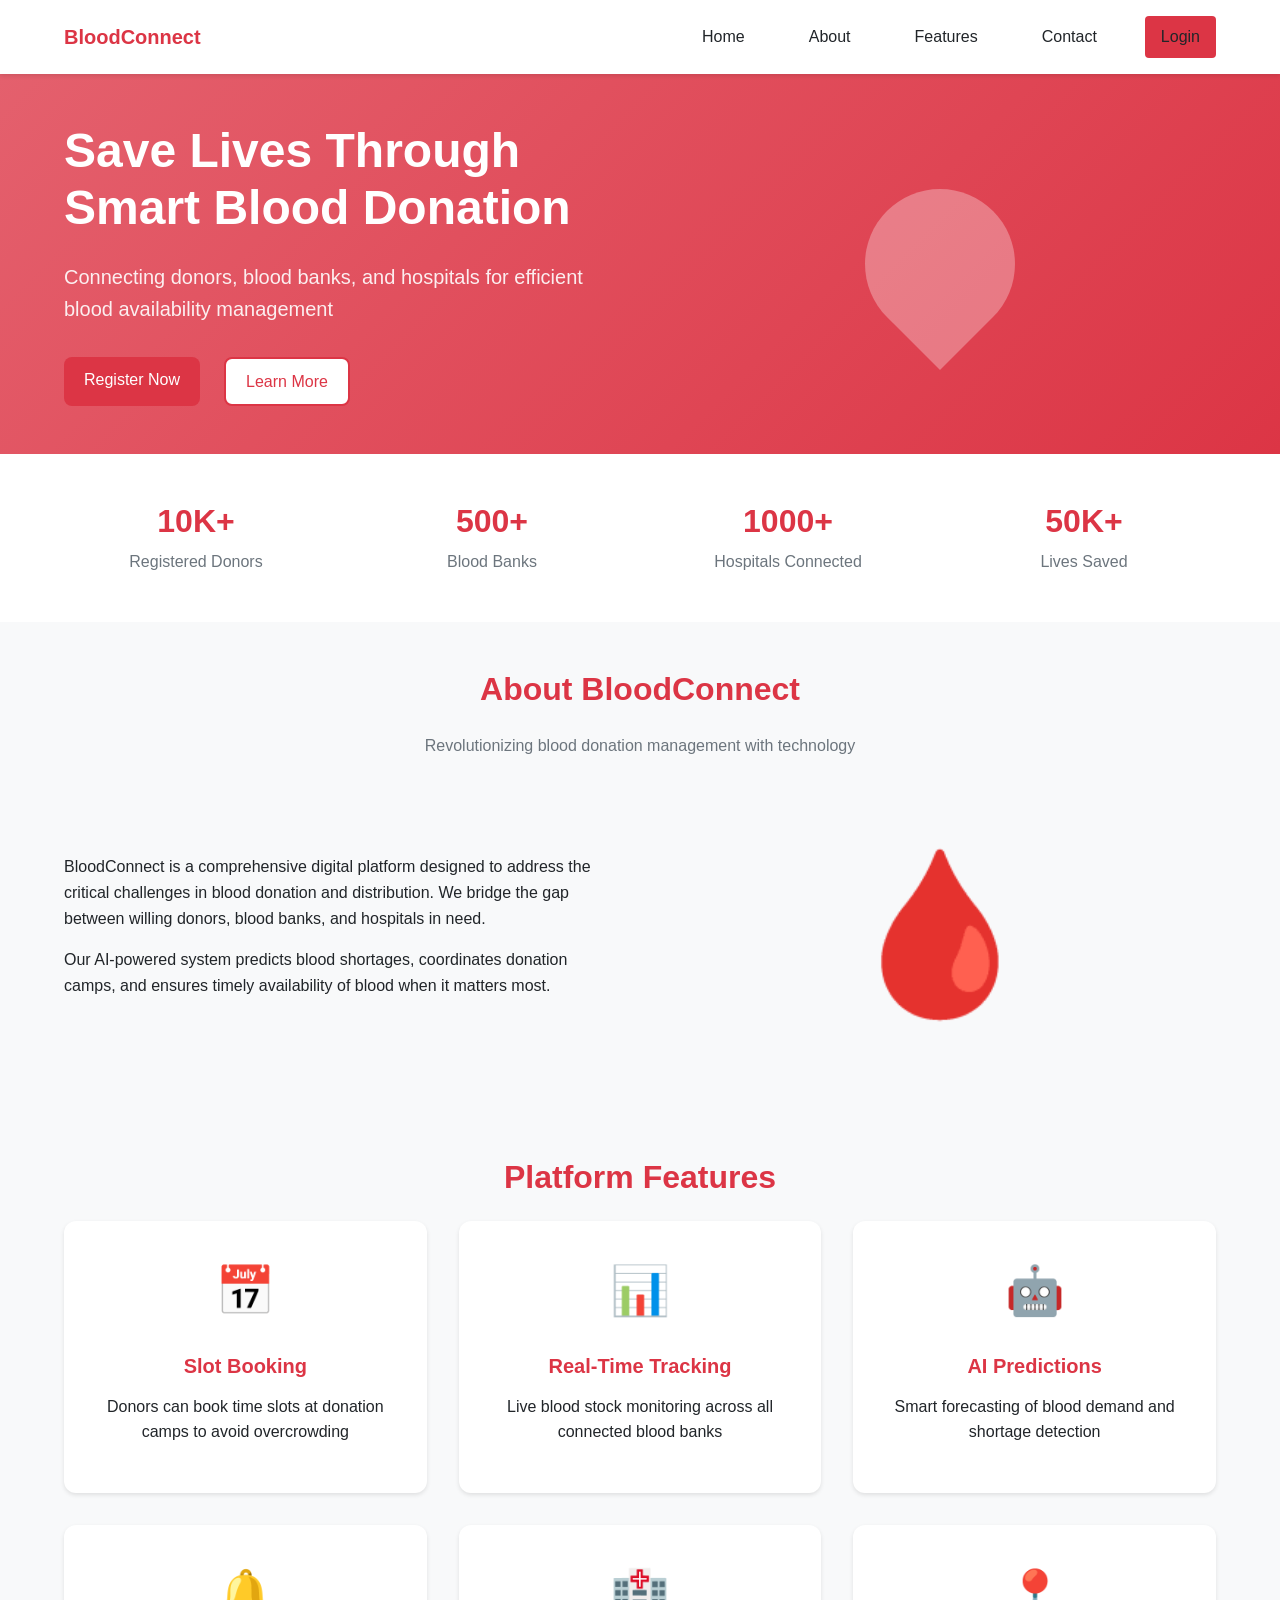
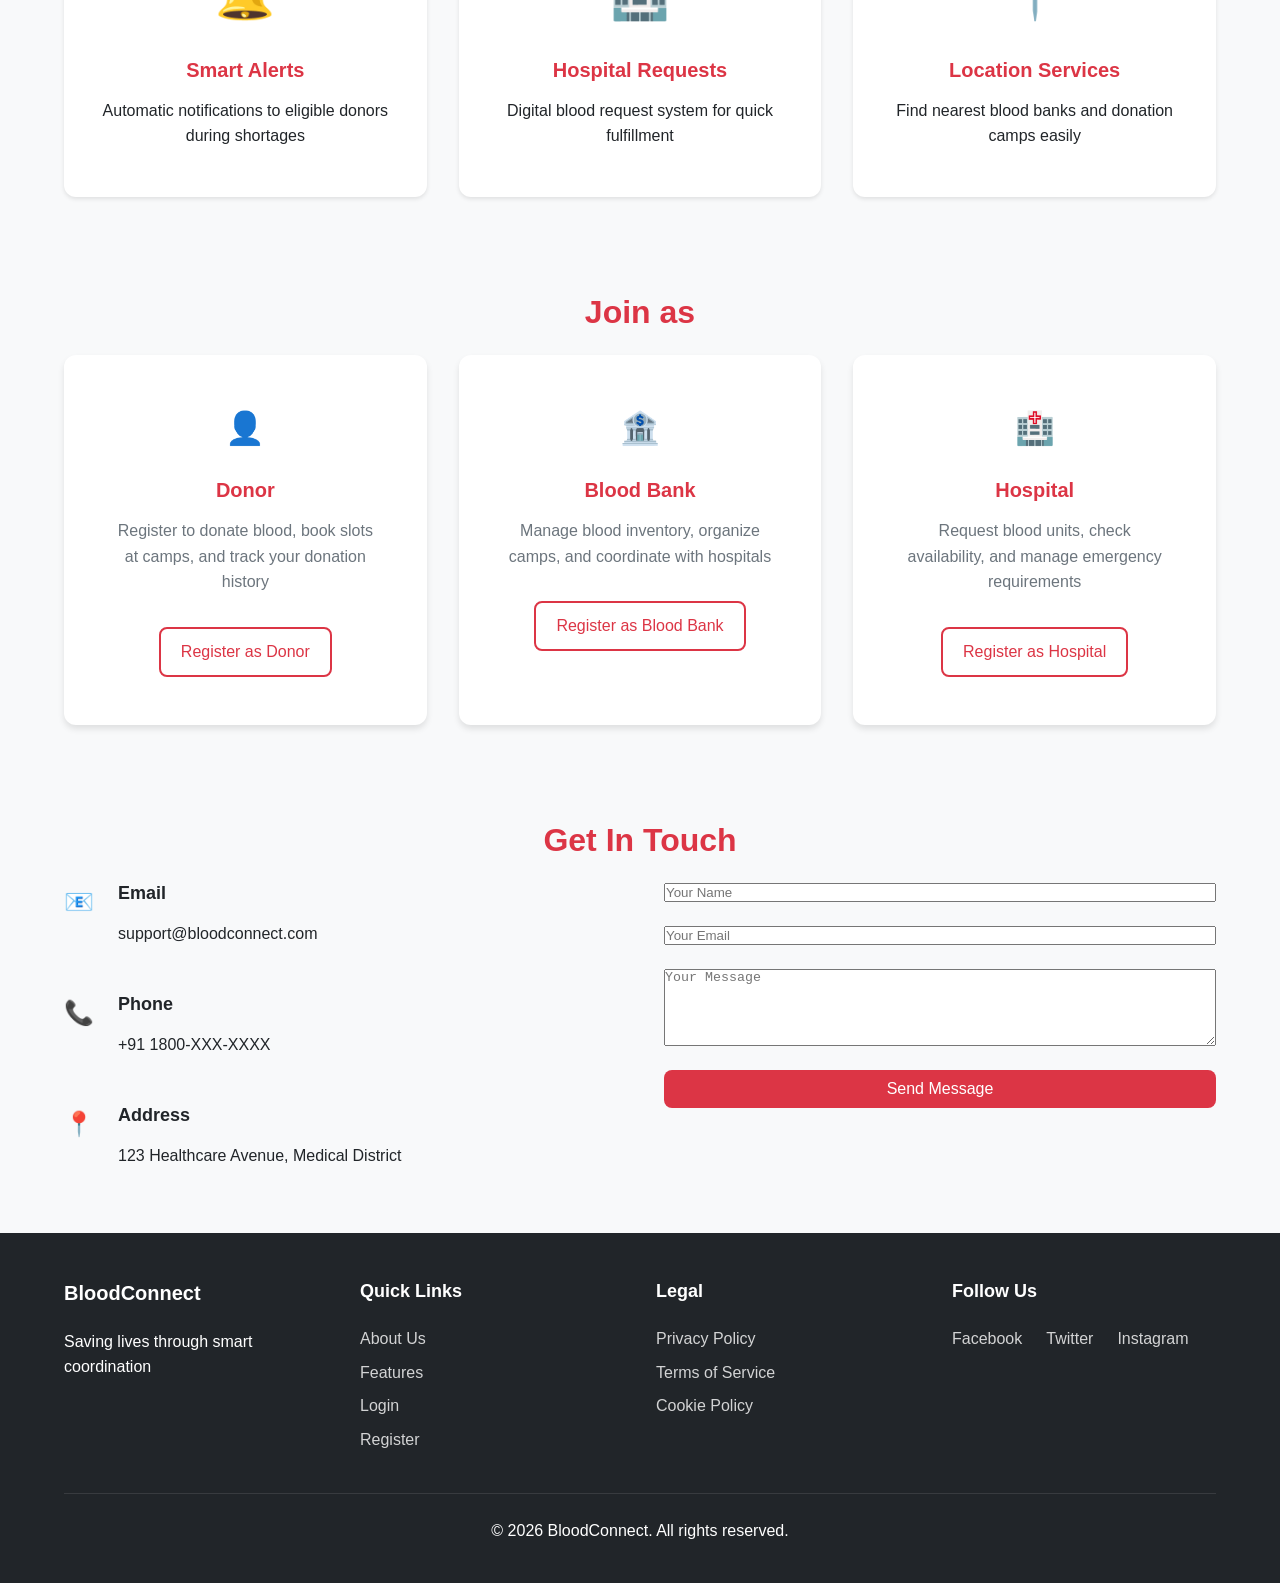
==== frontend/index.html @ f7435cb4 "first commit" ====
<!DOCTYPE html>
<html lang="en">
<head>
    <meta charset="UTF-8">
    <meta name="viewport" content="width=device-width, initial-scale=1.0">
    <title>Blood Donation Coordination Platform</title>
    <link rel="stylesheet" href="css/style.css">
</head>
<body>
    <!-- Navigation Bar -->
    <nav class="navbar">
        <div class="container">
            <div class="nav-brand">
                <img src="images/logo.png" alt="Logo" class="logo" onerror="this.style.display='none'">
                <h1>BloodConnect</h1>
            </div>
            <ul class="nav-menu">
                <li><a href="#home">Home</a></li>
                <li><a href="#about">About</a></li>
                <li><a href="#features">Features</a></li>
                <li><a href="#contact">Contact</a></li>
                <li><a href="login.html" class="btn-primary">Login</a></li>
            </ul>
            <div class="hamburger">
                <span></span>
                <span></span>
                <span></span>
            </div>
        </div>
    </nav>

    <!-- Hero Section -->
    <section class="hero" id="home">
        <div class="container">
            <div class="hero-content">
                <h1 class="hero-title">Save Lives Through Smart Blood Donation</h1>
                <p class="hero-subtitle">Connecting donors, blood banks, and hospitals for efficient blood availability management</p>
                <div class="hero-buttons">
                    <a href="register.html" class="btn-primary">Register Now</a>
                    <a href="#about" class="btn-secondary">Learn More</a>
                </div>
            </div>
            <div class="hero-image">
                <div class="blood-drop-animation">
                    <div class="drop"></div>
                </div>
            </div>
        </div>
    </section>

    <!-- Stats Section -->
    <section class="stats">
        <div class="container">
            <div class="stat-item">
                <h3 class="stat-number">10K+</h3>
                <p>Registered Donors</p>
            </div>
            <div class="stat-item">
                <h3 class="stat-number">500+</h3>
                <p>Blood Banks</p>
            </div>
            <div class="stat-item">
                <h3 class="stat-number">1000+</h3>
                <p>Hospitals Connected</p>
            </div>
            <div class="stat-item">
                <h3 class="stat-number">50K+</h3>
                <p>Lives Saved</p>
            </div>
        </div>
    </section>

    <!-- About Section -->
    <section class="about" id="about">
        <div class="container">
            <h2 class="section-title">About BloodConnect</h2>
            <p class="section-subtitle">Revolutionizing blood donation management with technology</p>
            <div class="about-content">
                <div class="about-text">
                    <p>BloodConnect is a comprehensive digital platform designed to address the critical challenges in blood donation and distribution. We bridge the gap between willing donors, blood banks, and hospitals in need.</p>
                    <p>Our AI-powered system predicts blood shortages, coordinates donation camps, and ensures timely availability of blood when it matters most.</p>
                </div>
                <div class="about-image">
                    <div class="placeholder-image">🩸</div>
                </div>
            </div>
        </div>
    </section>

    <!-- Features Section -->
    <section class="features" id="features">
        <div class="container">
            <h2 class="section-title">Platform Features</h2>
            <div class="features-grid">
                <div class="feature-card">
                    <div class="feature-icon">📅</div>
                    <h3>Slot Booking</h3>
                    <p>Donors can book time slots at donation camps to avoid overcrowding</p>
                </div>
                <div class="feature-card">
                    <div class="feature-icon">📊</div>
                    <h3>Real-Time Tracking</h3>
                    <p>Live blood stock monitoring across all connected blood banks</p>
                </div>
                <div class="feature-card">
                    <div class="feature-icon">🤖</div>
                    <h3>AI Predictions</h3>
                    <p>Smart forecasting of blood demand and shortage detection</p>
                </div>
                <div class="feature-card">
                    <div class="feature-icon">🔔</div>
                    <h3>Smart Alerts</h3>
                    <p>Automatic notifications to eligible donors during shortages</p>
                </div>
                <div class="feature-card">
                    <div class="feature-icon">🏥</div>
                    <h3>Hospital Requests</h3>
                    <p>Digital blood request system for quick fulfillment</p>
                </div>
                <div class="feature-card">
                    <div class="feature-icon">📍</div>
                    <h3>Location Services</h3>
                    <p>Find nearest blood banks and donation camps easily</p>
                </div>
            </div>
        </div>
    </section>

    <!-- User Roles Section -->
    <section class="roles">
        <div class="container">
            <h2 class="section-title">Join as</h2>
            <div class="roles-grid">
                <div class="role-card">
                    <div class="role-icon">👤</div>
                    <h3>Donor</h3>
                    <p>Register to donate blood, book slots at camps, and track your donation history</p>
                    <a href="register.html?role=donor" class="btn-secondary">Register as Donor</a>
                </div>
                <div class="role-card">
                    <div class="role-icon">🏦</div>
                    <h3>Blood Bank</h3>
                    <p>Manage blood inventory, organize camps, and coordinate with hospitals</p>
                    <a href="register.html?role=bank" class="btn-secondary">Register as Blood Bank</a>
                </div>
                <div class="role-card">
                    <div class="role-icon">🏥</div>
                    <h3>Hospital</h3>
                    <p>Request blood units, check availability, and manage emergency requirements</p>
                    <a href="register.html?role=hospital" class="btn-secondary">Register as Hospital</a>
                </div>
            </div>
        </div>
    </section>

    <!-- Contact Section -->
    <section class="contact" id="contact">
        <div class="container">
            <h2 class="section-title">Get In Touch</h2>
            <div class="contact-content">
                <div class="contact-info">
                    <div class="contact-item">
                        <span class="contact-icon">📧</span>
                        <div>
                            <h4>Email</h4>
                            <p>support@bloodconnect.com</p>
                        </div>
                    </div>
                    <div class="contact-item">
                        <span class="contact-icon">📞</span>
                        <div>
                            <h4>Phone</h4>
                            <p>+91 1800-XXX-XXXX</p>
                        </div>
                    </div>
                    <div class="contact-item">
                        <span class="contact-icon">📍</span>
                        <div>
                            <h4>Address</h4>
                            <p>123 Healthcare Avenue, Medical District</p>
                        </div>
                    </div>
                </div>
                <form class="contact-form">
                    <input type="text" placeholder="Your Name" required>
                    <input type="email" placeholder="Your Email" required>
                    <textarea placeholder="Your Message" rows="5" required></textarea>
                    <button type="submit" class="btn-primary">Send Message</button>
                </form>
            </div>
        </div>
    </section>

    <!-- Footer -->
    <footer class="footer">
        <div class="container">
            <div class="footer-content">
                <div class="footer-section">
                    <h3>BloodConnect</h3>
                    <p>Saving lives through smart coordination</p>
                </div>
                <div class="footer-section">
                    <h4>Quick Links</h4>
                    <ul>
                        <li><a href="#about">About Us</a></li>
                        <li><a href="#features">Features</a></li>
                        <li><a href="login.html">Login</a></li>
                        <li><a href="register.html">Register</a></li>
                    </ul>
                </div>
                <div class="footer-section">
                    <h4>Legal</h4>
                    <ul>
                        <li><a href="#">Privacy Policy</a></li>
                        <li><a href="#">Terms of Service</a></li>
                        <li><a href="#">Cookie Policy</a></li>
                    </ul>
                </div>
                <div class="footer-section">
                    <h4>Follow Us</h4>
                    <div class="social-links">
                        <a href="#">Facebook</a>
                        <a href="#">Twitter</a>
                        <a href="#">Instagram</a>
                    </div>
                </div>
            </div>
            <div class="footer-bottom">
                <p>&copy; 2026 BloodConnect. All rights reserved.</p>
            </div>
        </div>
    </footer>

    <script src="js/main.js"></script>
</body>
</html>
---- frontend/css/style.css ----
/* ===========================
   GLOBAL STYLES & RESET
   =========================== */
* {
    margin: 0;
    padding: 0;
    box-sizing: border-box;
}

:root {
    /* Primary Colors */
    --primary-color: #dc3545;
    --primary-dark: #c82333;
    --primary-light: #e4606d;
    
    /* Secondary Colors */
    --secondary-color: #6c757d;
    --secondary-dark: #5a6268;
    --secondary-light: #868e96;
    
    /* Success, Warning, Danger */
    --success-color: #28a745;
    --warning-color: #ffc107;
    --danger-color: #dc3545;
    --info-color: #17a2b8;
    
    /* Neutral Colors */
    --white: #ffffff;
    --light-gray: #f8f9fa;
    --gray: #dee2e6;
    --dark-gray: #495057;
    --black: #212529;
    
    /* Background Colors */
    --bg-primary: #ffffff;
    --bg-secondary: #f8f9fa;
    --bg-dark: #212529;
    
    /* Text Colors */
    --text-primary: #212529;
    --text-secondary: #6c757d;
    --text-light: #ffffff;
    
    /* Border */
    --border-color: #dee2e6;
    --border-radius: 8px;
    --border-radius-sm: 4px;
    --border-radius-lg: 12px;
    
    /* Shadow */
    --shadow-sm: 0 2px 4px rgba(0,0,0,0.1);
    --shadow-md: 0 4px 6px rgba(0,0,0,0.1);
    --shadow-lg: 0 10px 15px rgba(0,0,0,0.1);
    
    /* Spacing */
    --spacing-xs: 0.5rem;
    --spacing-sm: 1rem;
    --spacing-md: 1.5rem;
    --spacing-lg: 2rem;
    --spacing-xl: 3rem;
    
    /* Font */
    --font-family: -apple-system, BlinkMacSystemFont, 'Segoe UI', Roboto, 'Helvetica Neue', Arial, sans-serif;
    --font-size-sm: 0.875rem;
    --font-size-base: 1rem;
    --font-size-lg: 1.125rem;
    --font-size-xl: 1.25rem;
    --font-size-2xl: 1.5rem;
    --font-size-3xl: 2rem;
}

body {
    font-family: var(--font-family);
    font-size: var(--font-size-base);
    line-height: 1.6;
    color: var(--text-primary);
    background-color: var(--bg-secondary);
}

.container {
    max-width: 1200px;
    margin: 0 auto;
    padding: 0 var(--spacing-md);
}

/* ===========================
   TYPOGRAPHY
   =========================== */
h1, h2, h3, h4, h5, h6 {
    margin-bottom: var(--spacing-sm);
    font-weight: 600;
    line-height: 1.2;
}

h1 { font-size: var(--font-size-3xl); }
h2 { font-size: var(--font-size-2xl); }
h3 { font-size: var(--font-size-xl); }
h4 { font-size: var(--font-size-lg); }
h5 { font-size: var(--font-size-base); }
h6 { font-size: var(--font-size-sm); }

p {
    margin-bottom: var(--spacing-sm);
}

a {
    color: var(--primary-color);
    text-decoration: none;
    transition: color 0.3s ease;
}

a:hover {
    color: var(--primary-dark);
}

/* ===========================
   NAVIGATION BAR
   =========================== */
.navbar {
    background-color: var(--white);
    box-shadow: var(--shadow-sm);
    position: sticky;
    top: 0;
    z-index: 1000;
    padding: var(--spacing-sm) 0;
}

.navbar .container {
    display: flex;
    justify-content: space-between;
    align-items: center;
}

.nav-brand {
    display: flex;
    align-items: center;
    gap: var(--spacing-sm);
}

.nav-brand h1 {
    font-size: var(--font-size-xl);
    color: var(--primary-color);
    margin: 0;
}

.nav-brand a {
    color: var(--primary-color);
}

.logo {
    height: 40px;
    width: auto;
}

.nav-menu {
    display: flex;
    list-style: none;
    gap: var(--spacing-lg);
    align-items: center;
}

.nav-menu li a {
    color: var(--text-primary);
    font-weight: 500;
    padding: var(--spacing-xs) var(--spacing-sm);
    border-radius: var(--border-radius-sm);
    transition: background-color 0.3s ease;
}

.nav-menu li a:hover {
    background-color: var(--light-gray);
}

.hamburger {
    display: none;
    flex-direction: column;
    cursor: pointer;
    gap: 4px;
}

.hamburger span {
    width: 25px;
    height: 3px;
    background-color: var(--text-primary);
    transition: all 0.3s ease;
}

/* ===========================
   BUTTONS
   =========================== */
.btn-primary, .btn-secondary, .btn-danger, .btn-success {
    display: inline-block;
    padding: 0.625rem 1.25rem;
    border: none;
    border-radius: var(--border-radius);
    font-size: var(--font-size-base);
    font-weight: 500;
    cursor: pointer;
    transition: all 0.3s ease;
    text-align: center;
}

.btn-primary {
    background-color: var(--primary-color);
    color: var(--white);
}

.btn-primary:hover {
    background-color: var(--primary-dark);
    color: var(--white);
    transform: translateY(-2px);
    box-shadow: var(--shadow-md);
}

.btn-secondary {
    background-color: var(--white);
    color: var(--primary-color);
    border: 2px solid var(--primary-color);
}

.btn-secondary:hover {
    background-color: var(--primary-color);
    color: var(--white);
}

.btn-danger {
    background-color: var(--danger-color);
    color: var(--white);
}

.btn-danger:hover {
    background-color: #bd2130;
}

.btn-success {
    background-color: var(--success-color);
    color: var(--white);
}

.btn-block {
    display: block;
    width: 100%;
}

.btn-sm {
    padding: 0.375rem 0.75rem;
    font-size: var(--font-size-sm);
}

.btn-link {
    background: none;
    border: none;
    color: var(--primary-color);
    cursor: pointer;
    font-size: var(--font-size-sm);
    text-decoration: underline;
}

.btn-icon {
    background: none;
    border: none;
    font-size: var(--font-size-lg);
    cursor: pointer;
    padding: var(--spacing-xs);
}

/* ===========================
   HERO SECTION
   =========================== */
.hero {
    padding: var(--spacing-xl) 0;
    background: linear-gradient(135deg, var(--primary-light) 0%, var(--primary-color) 100%);
    color: var(--white);
}

.hero .container {
    display: flex;
    align-items: center;
    gap: var(--spacing-xl);
}

.hero-content {
    flex: 1;
}

.hero-title {
    font-size: 3rem;
    margin-bottom: var(--spacing-md);
}

.hero-subtitle {
    font-size: var(--font-size-xl);
    margin-bottom: var(--spacing-lg);
    opacity: 0.9;
}

.hero-buttons {
    display: flex;
    gap: var(--spacing-md);
}

.hero-image {
    flex: 1;
    display: flex;
    justify-content: center;
}

.blood-drop-animation {
    width: 200px;
    height: 200px;
    display: flex;
    align-items: center;
    justify-content: center;
}

.drop {
    width: 150px;
    height: 150px;
    background-color: rgba(255, 255, 255, 0.3);
    border-radius: 50% 50% 50% 0;
    transform: rotate(-45deg);
    animation: pulse 2s infinite;
}

@keyframes pulse {
    0%, 100% { transform: rotate(-45deg) scale(1); }
    50% { transform: rotate(-45deg) scale(1.1); }
}

/* ===========================
   STATS SECTION
   =========================== */
.stats {
    padding: var(--spacing-xl) 0;
    background-color: var(--white);
}

.stats .container {
    display: grid;
    grid-template-columns: repeat(auto-fit, minmax(200px, 1fr));
    gap: var(--spacing-lg);
}

.stat-item {
    text-align: center;
}

.stat-number {
    font-size: var(--font-size-3xl);
    color: var(--primary-color);
    font-weight: 700;
    margin-bottom: var(--spacing-xs);
}

.stat-item p {
    color: var(--text-secondary);
    margin: 0;
}

/* ===========================
   SECTIONS
   =========================== */
.about, .features, .roles, .contact {
    padding: var(--spacing-xl) 0;
}

.section-title {
    text-align: center;
    font-size: var(--font-size-3xl);
    margin-bottom: var(--spacing-md);
    color: var(--primary-color);
}

.section-subtitle {
    text-align: center;
    color: var(--text-secondary);
    margin-bottom: var(--spacing-xl);
}

/* ===========================
   FEATURES GRID
   =========================== */
.features-grid {
    display: grid;
    grid-template-columns: repeat(auto-fit, minmax(300px, 1fr));
    gap: var(--spacing-lg);
}

.feature-card {
    background-color: var(--white);
    padding: var(--spacing-lg);
    border-radius: var(--border-radius-lg);
    box-shadow: var(--shadow-sm);
    text-align: center;
    transition: transform 0.3s ease, box-shadow 0.3s ease;
}

.feature-card:hover {
    transform: translateY(-5px);
    box-shadow: var(--shadow-lg);
}

.feature-icon {
    font-size: 3rem;
    margin-bottom: var(--spacing-md);
}

.feature-card h3 {
    color: var(--primary-color);
    margin-bottom: var(--spacing-sm);
}

/* ===========================
   ROLE CARDS
   =========================== */
.roles-grid {
    display: grid;
    grid-template-columns: repeat(auto-fit, minmax(300px, 1fr));
    gap: var(--spacing-lg);
}

.role-card {
    background-color: var(--white);
    padding: var(--spacing-xl);
    border-radius: var(--border-radius-lg);
    box-shadow: var(--shadow-md);
    text-align: center;
}

.role-icon {
    font-size: 4rem;
    margin-bottom: var(--spacing-md);
}

.role-card h3 {
    color: var(--primary-color);
    margin-bottom: var(--spacing-sm);
}

.role-card p {
    color: var(--text-secondary);
    margin-bottom: var(--spacing-lg);
}

/* ===========================
   FORMS
   =========================== */
.form-group {
    margin-bottom: var(--spacing-md);
}

.form-group label {
    display: block;
    margin-bottom: var(--spacing-xs);
    font-weight: 500;
    color: var(--text-primary);
}

.form-group input,
.form-group select,
.form-group textarea {
    width: 100%;
    padding: 0.625rem;
    border: 1px solid var(--border-color);
    border-radius: var(--border-radius-sm);
    font-size: var(--font-size-base);
    font-family: var(--font-family);
    transition: border-color 0.3s ease;
}

.form-group input:focus,
.form-group select:focus,
.form-group textarea:focus {
    outline: none;
    border-color: var(--primary-color);
    box-shadow: 0 0 0 3px rgba(220, 53, 69, 0.1);
}

.form-row {
    display: grid;
    grid-template-columns: repeat(auto-fit, minmax(200px, 1fr));
    gap: var(--spacing-md);
}

.checkbox-label {
    display: flex;
    align-items: center;
    gap: var(--spacing-xs);
    cursor: pointer;
}

.checkbox-label input[type="checkbox"] {
    width: auto;
}

.radio-group, .checkbox-group {
    display: flex;
    flex-direction: column;
    gap: var(--spacing-xs);
}

.radio-group label, .checkbox-group label {
    display: flex;
    align-items: center;
    gap: var(--spacing-xs);
    cursor: pointer;
}

/* ===========================
   REGISTRATION/LOGIN SECTIONS
   =========================== */
.registration-section, .login-section {
    padding: var(--spacing-xl) 0;
    min-height: calc(100vh - 80px);
    display: flex;
    align-items: center;
}

.registration-container, .login-container {
    max-width: 800px;
    margin: 0 auto;
    background-color: var(--white);
    padding: var(--spacing-xl);
    border-radius: var(--border-radius-lg);
    box-shadow: var(--shadow-lg);
}

.registration-container h2, .login-container h2 {
    text-align: center;
    color: var(--primary-color);
    margin-bottom: var(--spacing-xs);
}

.subtitle {
    text-align: center;
    color: var(--text-secondary);
    margin-bottom: var(--spacing-lg);
}

/* ===========================
   ROLE SELECTOR
   =========================== */
.role-selector {
    display: flex;
    gap: var(--spacing-md);
    margin-bottom: var(--spacing-xl);
}

.role-btn {
    flex: 1;
    padding: var(--spacing-md);
    border: 2px solid var(--border-color);
    background-color: var(--white);
    border-radius: var(--border-radius);
    cursor: pointer;
    transition: all 0.3s ease;
    display: flex;
    flex-direction: column;
    align-items: center;
    gap: var(--spacing-xs);
}

.role-btn:hover {
    border-color: var(--primary-color);
    transform: translateY(-2px);
}

.role-btn.active {
    border-color: var(--primary-color);
    background-color: var(--primary-light);
    color: var(--white);
}

.role-icon {
    font-size: 2rem;
}

/* ===========================
   REGISTRATION FORMS
   =========================== */
.registration-form {
    display: none;
}

.registration-form.active {
    display: block;
}

.form-section {
    margin-bottom: var(--spacing-xl);
    padding-bottom: var(--spacing-lg);
    border-bottom: 1px solid var(--border-color);
}

.form-section:last-child {
    border-bottom: none;
}

.form-section h3 {
    color: var(--primary-color);
    margin-bottom: var(--spacing-md);
}

.form-actions {
    display: flex;
    gap: var(--spacing-md);
    margin-top: var(--spacing-lg);
}

.login-link, .register-link {
    text-align: center;
    margin-top: var(--spacing-lg);
}

.form-options {
    display: flex;
    justify-content: space-between;
    align-items: center;
    margin-bottom: var(--spacing-md);
}

.forgot-password {
    color: var(--primary-color);
    font-size: var(--font-size-sm);
}

/* ===========================
   CONTACT SECTION
   =========================== */
.contact-content {
    display: grid;
    grid-template-columns: 1fr 1fr;
    gap: var(--spacing-xl);
}

.contact-info {
    display: flex;
    flex-direction: column;
    gap: var(--spacing-lg);
}

.contact-item {
    display: flex;
    gap: var(--spacing-md);
    align-items: flex-start;
}

.contact-icon {
    font-size: var(--font-size-2xl);
}

.contact-form {
    display: flex;
    flex-direction: column;
    gap: var(--spacing-md);
}

/* ===========================
   FOOTER
   =========================== */
.footer {
    background-color: var(--bg-dark);
    color: var(--text-light);
    padding: var(--spacing-xl) 0 var(--spacing-md);
}

.footer-content {
    display: grid;
    grid-template-columns: repeat(auto-fit, minmax(200px, 1fr));
    gap: var(--spacing-lg);
    margin-bottom: var(--spacing-lg);
}

.footer-section h3, .footer-section h4 {
    margin-bottom: var(--spacing-md);
}

.footer-section ul {
    list-style: none;
}

.footer-section ul li {
    margin-bottom: var(--spacing-xs);
}

.footer-section a {
    color: var(--text-light);
    opacity: 0.8;
}

.footer-section a:hover {
    opacity: 1;
}

.social-links {
    display: flex;
    gap: var(--spacing-md);
}

.footer-bottom {
    text-align: center;
    padding-top: var(--spacing-md);
    border-top: 1px solid rgba(255, 255, 255, 0.1);
}

/* ===========================
   ABOUT SECTION
   =========================== */
.about-content {
    display: grid;
    grid-template-columns: 1fr 1fr;
    gap: var(--spacing-xl);
    align-items: center;
}

.placeholder-image {
    font-size: 10rem;
    text-align: center;
}

/* ===========================
   UTILITY CLASSES
   =========================== */
.text-center { text-align: center; }
.text-left { text-align: left; }
.text-right { text-align: right; }

.mt-1 { margin-top: var(--spacing-xs); }
.mt-2 { margin-top: var(--spacing-sm); }
.mt-3 { margin-top: var(--spacing-md); }
.mt-4 { margin-top: var(--spacing-lg); }

.mb-1 { margin-bottom: var(--spacing-xs); }
.mb-2 { margin-bottom: var(--spacing-sm); }
.mb-3 { margin-bottom: var(--spacing-md); }
.mb-4 { margin-bottom: var(--spacing-lg); }

/* ===========================
   RESPONSIVE DESIGN
   =========================== */
@media (max-width: 768px) {
    .nav-menu {
        display: none;
    }
    
    .hamburger {
        display: flex;
    }
    
    .hero .container {
        flex-direction: column;
        text-align: center;
    }
    
    .hero-title {
        font-size: 2rem;
    }
    
    .hero-buttons {
        justify-content: center;
    }
    
    .features-grid,
    .roles-grid {
        grid-template-columns: 1fr;
    }
    
    .contact-content,
    .about-content {
        grid-template-columns: 1fr;
    }
    
    .role-selector {
        flex-direction: column;
    }
    
    .form-row {
        grid-template-columns: 1fr;
    }
}

@media (max-width: 480px) {
    .container {
        padding: 0 var(--spacing-sm);
    }
    
    .registration-container,
    .login-container {
        padding: var(--spacing-md);
    }
}
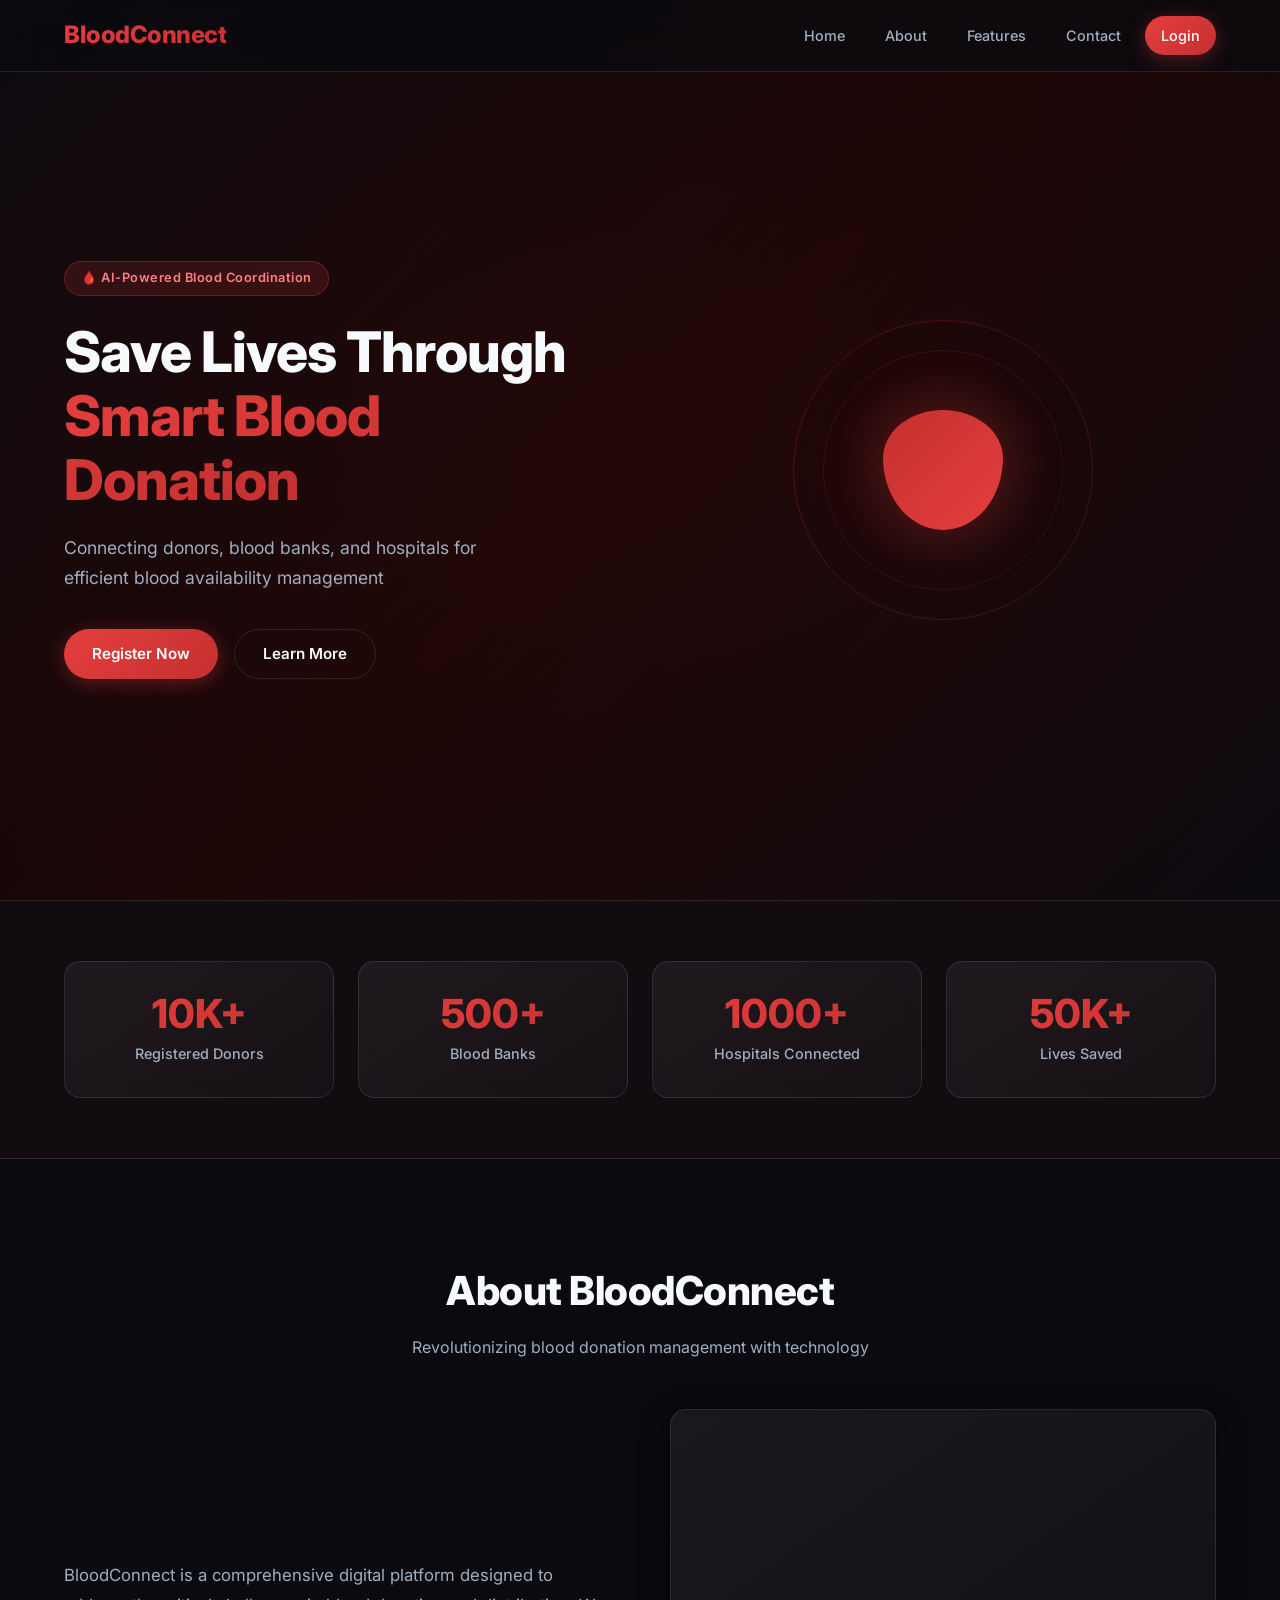
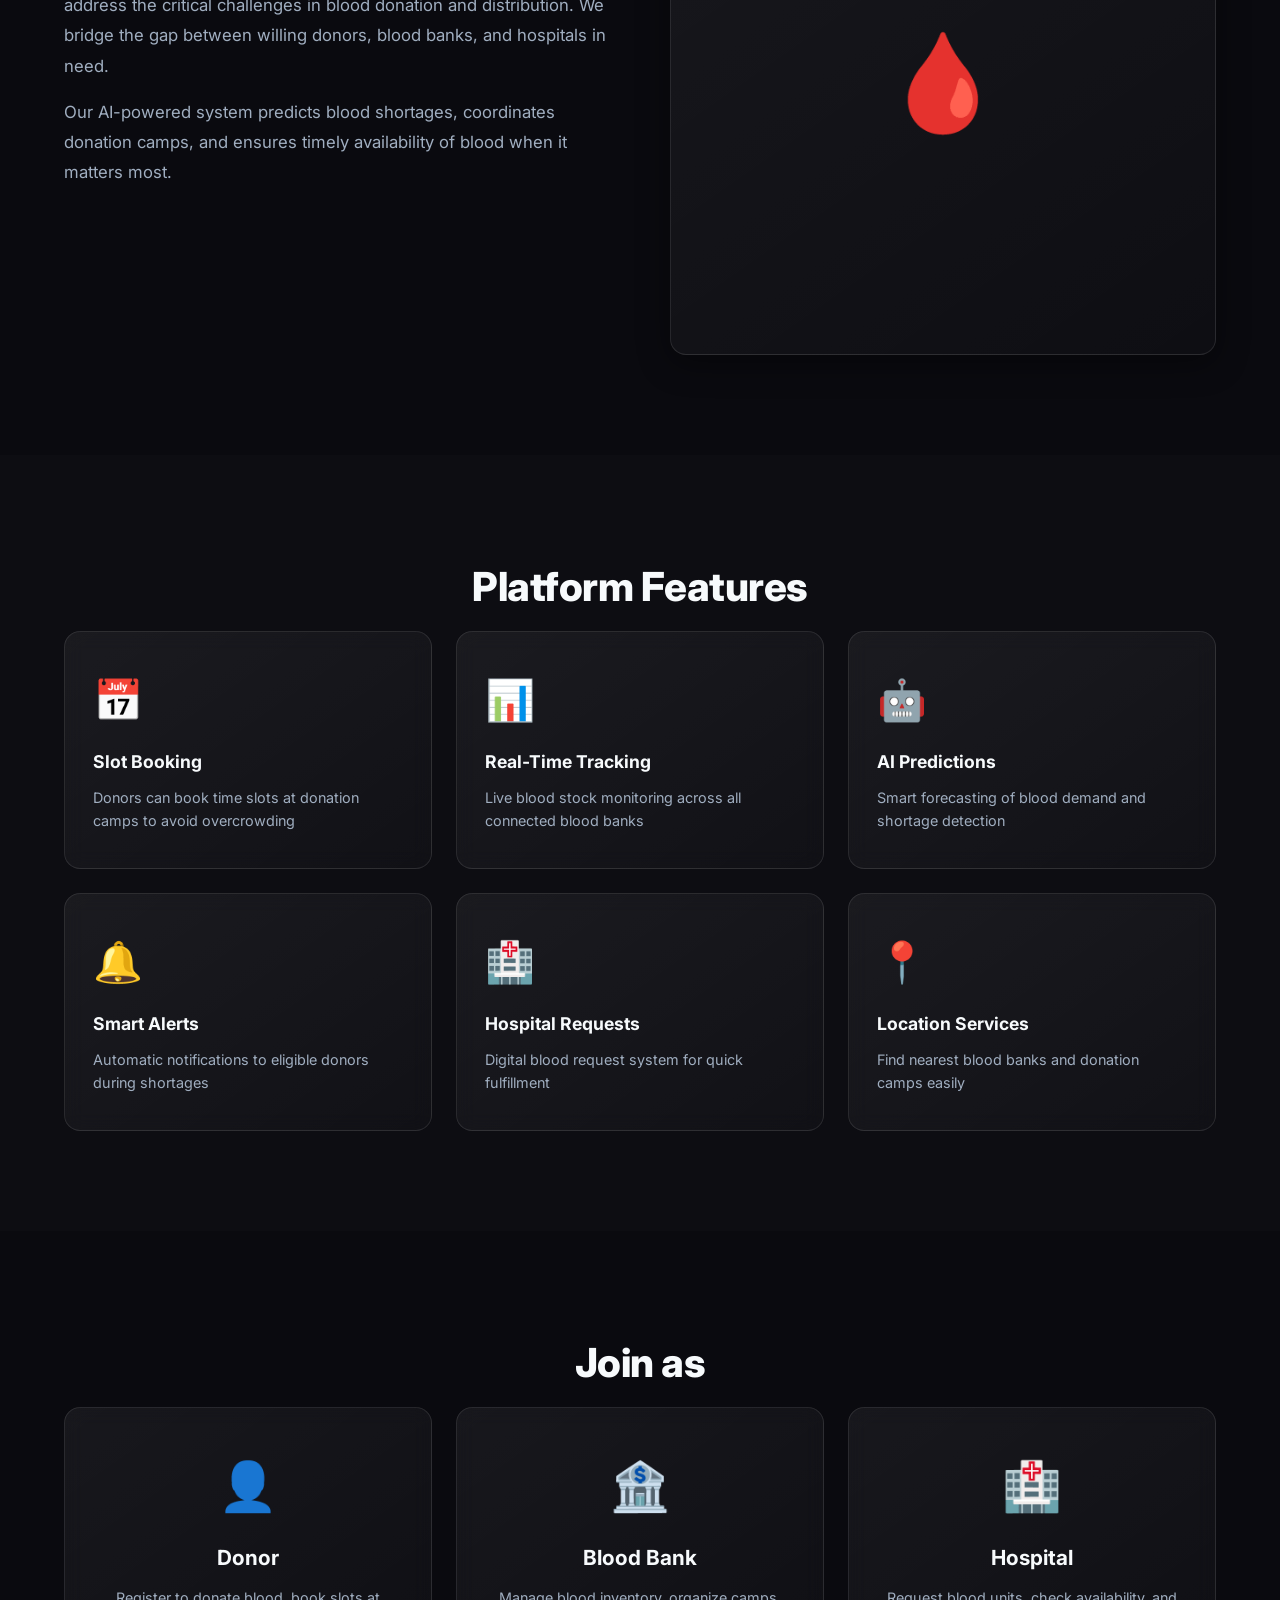
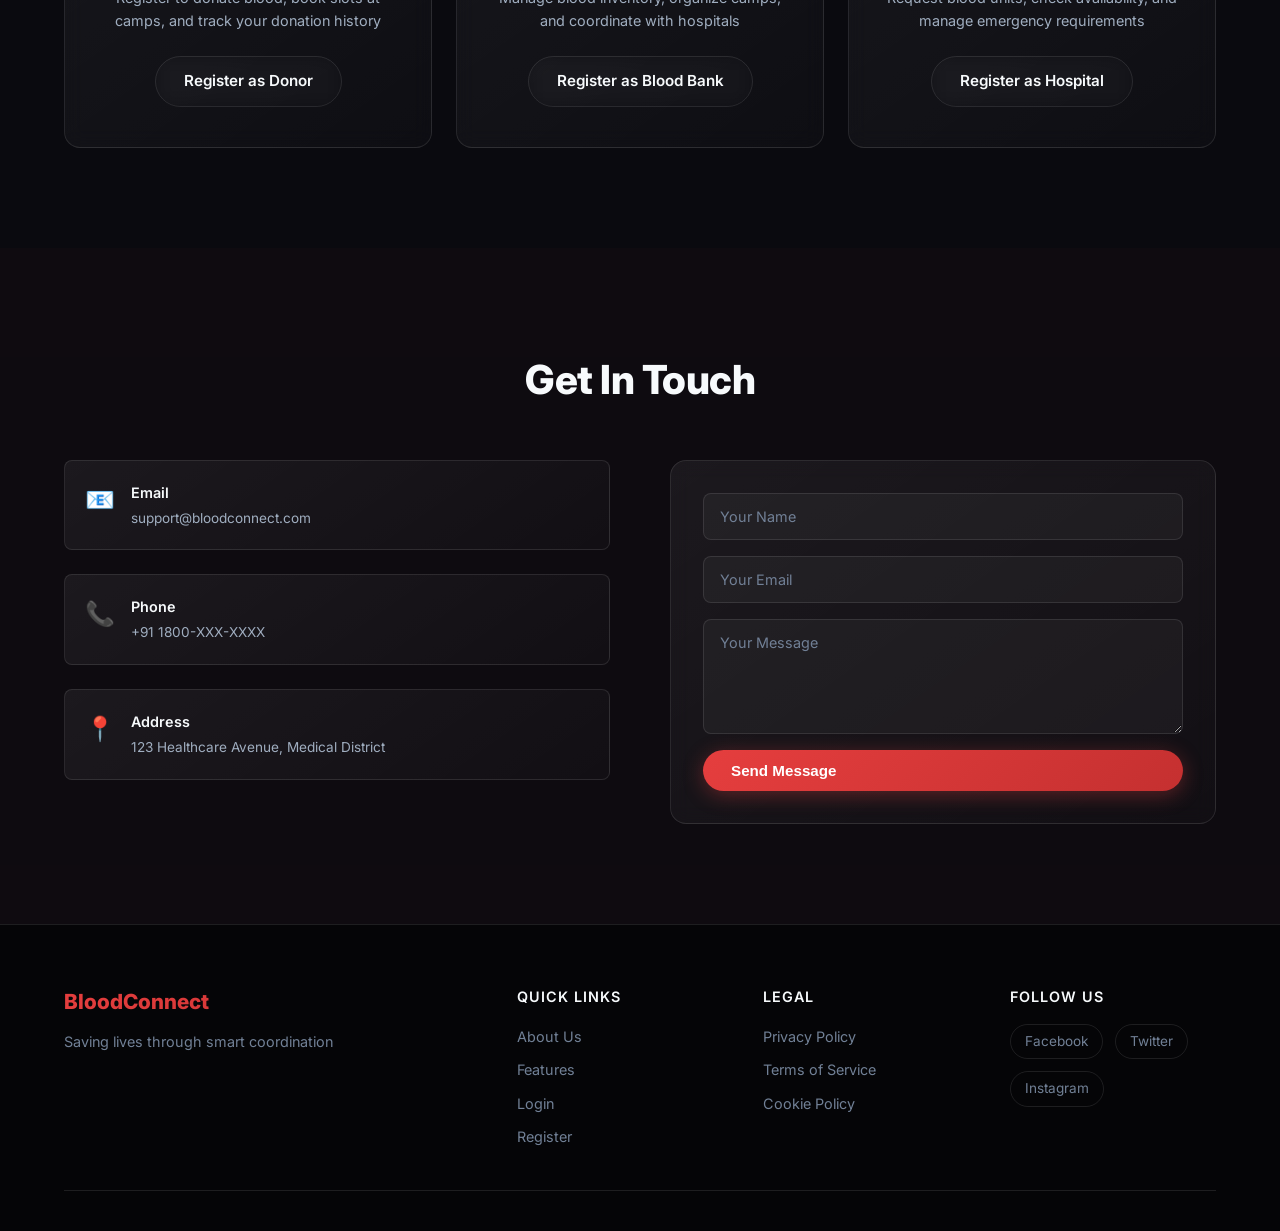
==== commit 5b2d3838: "sloved some errors in front end" ====
--- a/frontend/index.html
+++ b/frontend/index.html
@@ -33,7 +33,8 @@
     <section class="hero" id="home">
         <div class="container">
             <div class="hero-content">
-                <h1 class="hero-title">Save Lives Through Smart Blood Donation</h1>
+                <div class="hero-badge">🩸 AI-Powered Blood Coordination</div>
+                <h1 class="hero-title">Save Lives Through <span class="highlight">Smart Blood Donation</span></h1>
                 <p class="hero-subtitle">Connecting donors, blood banks, and hospitals for efficient blood availability management</p>
                 <div class="hero-buttons">
                     <a href="register.html" class="btn-primary">Register Now</a>
@@ -226,8 +227,7 @@
                 </div>
             </div>
             <div class="footer-bottom">
-                <p>&copy; 2026 BloodConnect. All rights reserved.</p>
-            </div>
+    </div>
         </div>
     </footer>
 
--- a/frontend/css/style.css
+++ b/frontend/css/style.css
@@ -1,791 +1,1036 @@
-/* ===========================
-   GLOBAL STYLES & RESET
-   =========================== */
-* {
-    margin: 0;
-    padding: 0;
-    box-sizing: border-box;
-}
-
+/* ===== BloodConnect - Premium CSS ===== */
+@import url('https://fonts.googleapis.com/css2?family=Inter:wght@300;400;500;600;700;800&display=swap');
+
+/* ===== CSS Variables ===== */
 :root {
-    /* Primary Colors */
-    --primary-color: #dc3545;
-    --primary-dark: #c82333;
-    --primary-light: #e4606d;
-    
-    /* Secondary Colors */
-    --secondary-color: #6c757d;
-    --secondary-dark: #5a6268;
-    --secondary-light: #868e96;
-    
-    /* Success, Warning, Danger */
-    --success-color: #28a745;
-    --warning-color: #ffc107;
-    --danger-color: #dc3545;
-    --info-color: #17a2b8;
-    
-    /* Neutral Colors */
-    --white: #ffffff;
-    --light-gray: #f8f9fa;
-    --gray: #dee2e6;
-    --dark-gray: #495057;
-    --black: #212529;
-    
-    /* Background Colors */
-    --bg-primary: #ffffff;
-    --bg-secondary: #f8f9fa;
-    --bg-dark: #212529;
-    
-    /* Text Colors */
-    --text-primary: #212529;
-    --text-secondary: #6c757d;
-    --text-light: #ffffff;
-    
-    /* Border */
-    --border-color: #dee2e6;
-    --border-radius: 8px;
-    --border-radius-sm: 4px;
-    --border-radius-lg: 12px;
-    
-    /* Shadow */
-    --shadow-sm: 0 2px 4px rgba(0,0,0,0.1);
-    --shadow-md: 0 4px 6px rgba(0,0,0,0.1);
-    --shadow-lg: 0 10px 15px rgba(0,0,0,0.1);
-    
-    /* Spacing */
-    --spacing-xs: 0.5rem;
-    --spacing-sm: 1rem;
-    --spacing-md: 1.5rem;
-    --spacing-lg: 2rem;
-    --spacing-xl: 3rem;
-    
-    /* Font */
-    --font-family: -apple-system, BlinkMacSystemFont, 'Segoe UI', Roboto, 'Helvetica Neue', Arial, sans-serif;
-    --font-size-sm: 0.875rem;
-    --font-size-base: 1rem;
-    --font-size-lg: 1.125rem;
-    --font-size-xl: 1.25rem;
-    --font-size-2xl: 1.5rem;
-    --font-size-3xl: 2rem;
-}
+  --red-primary: #e53e3e;
+  --red-dark: #c53030;
+  --red-glow: rgba(229, 62, 62, 0.35);
+  --red-light: #fc8181;
+  --bg-dark: #0a0a0f;
+  --bg-card: rgba(255, 255, 255, 0.04);
+  --bg-card-hover: rgba(255, 255, 255, 0.08);
+  --bg-glass: rgba(255, 255, 255, 0.06);
+  --border-glass: rgba(255, 255, 255, 0.1);
+  --text-primary: #f7fafc;
+  --text-secondary: #a0aec0;
+  --text-muted: #718096;
+  --gradient-hero: linear-gradient(135deg, #0a0a0f 0%, #1a0505 50%, #0a0a0f 100%);
+  --gradient-red: linear-gradient(135deg, #e53e3e, #c53030);
+  --gradient-card: linear-gradient(145deg, rgba(255,255,255,0.06), rgba(255,255,255,0.02));
+  --shadow-red: 0 0 40px rgba(229, 62, 62, 0.2);
+  --shadow-card: 0 8px 32px rgba(0, 0, 0, 0.4);
+  --radius: 16px;
+  --radius-sm: 8px;
+  --transition: 0.3s cubic-bezier(0.4, 0, 0.2, 1);
+}
+
+/* ===== Reset & Base ===== */
+*, *::before, *::after { box-sizing: border-box; margin: 0; padding: 0; }
+
+html { scroll-behavior: smooth; }
 
 body {
-    font-family: var(--font-family);
-    font-size: var(--font-size-base);
-    line-height: 1.6;
-    color: var(--text-primary);
-    background-color: var(--bg-secondary);
+  font-family: 'Inter', sans-serif;
+  background-color: var(--bg-dark);
+  color: var(--text-primary);
+  line-height: 1.6;
+  overflow-x: hidden;
+}
+
+/* Animated background */
+body::before {
+  content: '';
+  position: fixed;
+  top: 0; left: 0;
+  width: 100%; height: 100%;
+  background: 
+    radial-gradient(ellipse at 20% 20%, rgba(229, 62, 62, 0.08) 0%, transparent 50%),
+    radial-gradient(ellipse at 80% 80%, rgba(180, 20, 20, 0.06) 0%, transparent 50%);
+  pointer-events: none;
+  z-index: 0;
 }
 
 .container {
-    max-width: 1200px;
-    margin: 0 auto;
-    padding: 0 var(--spacing-md);
-}
-
-/* ===========================
-   TYPOGRAPHY
-   =========================== */
-h1, h2, h3, h4, h5, h6 {
-    margin-bottom: var(--spacing-sm);
-    font-weight: 600;
-    line-height: 1.2;
-}
-
-h1 { font-size: var(--font-size-3xl); }
-h2 { font-size: var(--font-size-2xl); }
-h3 { font-size: var(--font-size-xl); }
-h4 { font-size: var(--font-size-lg); }
-h5 { font-size: var(--font-size-base); }
-h6 { font-size: var(--font-size-sm); }
-
-p {
-    margin-bottom: var(--spacing-sm);
-}
-
-a {
-    color: var(--primary-color);
-    text-decoration: none;
-    transition: color 0.3s ease;
-}
-
-a:hover {
-    color: var(--primary-dark);
-}
-
-/* ===========================
-   NAVIGATION BAR
-   =========================== */
+  max-width: 1200px;
+  margin: 0 auto;
+  padding: 0 24px;
+  position: relative;
+  z-index: 1;
+}
+
+a { text-decoration: none; color: inherit; }
+ul { list-style: none; }
+
+/* ===== Buttons ===== */
+.btn-primary {
+  display: inline-flex;
+  align-items: center;
+  gap: 8px;
+  background: var(--gradient-red);
+  color: #fff;
+  padding: 12px 28px;
+  border-radius: 50px;
+  font-weight: 600;
+  font-size: 0.95rem;
+  border: none;
+  cursor: pointer;
+  transition: var(--transition);
+  box-shadow: 0 4px 20px var(--red-glow);
+  position: relative;
+  overflow: hidden;
+}
+.btn-primary::before {
+  content: '';
+  position: absolute;
+  inset: 0;
+  background: linear-gradient(135deg, rgba(255,255,255,0.2), transparent);
+  opacity: 0;
+  transition: var(--transition);
+}
+.btn-primary:hover { transform: translateY(-2px); box-shadow: 0 8px 30px var(--red-glow); }
+.btn-primary:hover::before { opacity: 1; }
+
+.btn-secondary {
+  display: inline-flex;
+  align-items: center;
+  gap: 8px;
+  background: transparent;
+  color: var(--text-primary);
+  padding: 12px 28px;
+  border-radius: 50px;
+  font-weight: 600;
+  font-size: 0.95rem;
+  border: 1px solid var(--border-glass);
+  cursor: pointer;
+  transition: var(--transition);
+  backdrop-filter: blur(10px);
+}
+.btn-secondary:hover {
+  background: var(--bg-card-hover);
+  border-color: var(--red-primary);
+  color: var(--red-light);
+  transform: translateY(-2px);
+}
+
+/* ===== Navbar ===== */
 .navbar {
-    background-color: var(--white);
-    box-shadow: var(--shadow-sm);
-    position: sticky;
-    top: 0;
-    z-index: 1000;
-    padding: var(--spacing-sm) 0;
+  position: fixed;
+  top: 0; left: 0; right: 0;
+  z-index: 1000;
+  padding: 16px 0;
+  backdrop-filter: blur(20px);
+  -webkit-backdrop-filter: blur(20px);
+  background: rgba(10, 10, 15, 0.8);
+  border-bottom: 1px solid var(--border-glass);
+  transition: var(--transition);
 }
 
 .navbar .container {
-    display: flex;
-    justify-content: space-between;
-    align-items: center;
+  display: flex;
+  align-items: center;
+  justify-content: space-between;
 }
 
 .nav-brand {
-    display: flex;
-    align-items: center;
-    gap: var(--spacing-sm);
-}
-
+  display: flex;
+  align-items: center;
+  gap: 12px;
+}
 .nav-brand h1 {
-    font-size: var(--font-size-xl);
-    color: var(--primary-color);
-    margin: 0;
-}
-
-.nav-brand a {
-    color: var(--primary-color);
-}
-
-.logo {
-    height: 40px;
-    width: auto;
-}
+  font-size: 1.5rem;
+  font-weight: 800;
+  background: var(--gradient-red);
+  -webkit-background-clip: text;
+  -webkit-text-fill-color: transparent;
+  background-clip: text;
+  letter-spacing: -0.5px;
+}
+.logo { height: 36px; width: auto; }
 
 .nav-menu {
-    display: flex;
-    list-style: none;
-    gap: var(--spacing-lg);
-    align-items: center;
-}
-
+  display: flex;
+  align-items: center;
+  gap: 8px;
+}
 .nav-menu li a {
-    color: var(--text-primary);
-    font-weight: 500;
-    padding: var(--spacing-xs) var(--spacing-sm);
-    border-radius: var(--border-radius-sm);
-    transition: background-color 0.3s ease;
-}
-
-.nav-menu li a:hover {
-    background-color: var(--light-gray);
-}
-
-.hamburger {
+  color: var(--text-secondary);
+  font-weight: 500;
+  font-size: 0.9rem;
+  padding: 8px 16px;
+  border-radius: 50px;
+  transition: var(--transition);
+}
+.nav-menu li a:hover { color: var(--text-primary); background: var(--bg-card); }
+.nav-menu li a.btn-primary { color: #fff; }
+
+.hamburger { display: none; flex-direction: column; gap: 5px; cursor: pointer; }
+.hamburger span { width: 24px; height: 2px; background: var(--text-primary); border-radius: 2px; transition: var(--transition); }
+
+/* ===== Hero Section ===== */
+.hero {
+  min-height: 100vh;
+  display: flex;
+  align-items: center;
+  padding: 120px 0 80px;
+  background: var(--gradient-hero);
+  position: relative;
+  overflow: hidden;
+}
+
+.hero::before {
+  content: '';
+  position: absolute;
+  top: -50%; left: -50%;
+  width: 200%; height: 200%;
+  background: radial-gradient(ellipse at center, rgba(229,62,62,0.05) 0%, transparent 60%);
+  animation: pulseGlow 6s ease-in-out infinite;
+}
+
+@keyframes pulseGlow {
+  0%, 100% { transform: scale(1); opacity: 0.5; }
+  50% { transform: scale(1.1); opacity: 1; }
+}
+
+.hero .container {
+  display: grid;
+  grid-template-columns: 1fr 1fr;
+  gap: 60px;
+  align-items: center;
+}
+
+.hero-content { z-index: 1; }
+
+.hero-badge {
+  display: inline-flex;
+  align-items: center;
+  gap: 8px;
+  background: rgba(229, 62, 62, 0.15);
+  border: 1px solid rgba(229, 62, 62, 0.3);
+  color: var(--red-light);
+  padding: 6px 16px;
+  border-radius: 50px;
+  font-size: 0.8rem;
+  font-weight: 600;
+  margin-bottom: 24px;
+  letter-spacing: 0.5px;
+}
+
+.hero-title {
+  font-size: clamp(2.2rem, 5vw, 3.5rem);
+  font-weight: 800;
+  line-height: 1.15;
+  letter-spacing: -1px;
+  margin-bottom: 20px;
+}
+.hero-title .highlight {
+  background: var(--gradient-red);
+  -webkit-background-clip: text;
+  -webkit-text-fill-color: transparent;
+  background-clip: text;
+}
+
+.hero-subtitle {
+  font-size: 1.1rem;
+  color: var(--text-secondary);
+  margin-bottom: 36px;
+  line-height: 1.7;
+  max-width: 480px;
+}
+
+.hero-buttons { display: flex; gap: 16px; flex-wrap: wrap; }
+
+/* Blood Drop Animation */
+.hero-image {
+  display: flex;
+  justify-content: center;
+  align-items: center;
+  position: relative;
+}
+
+.blood-drop-animation {
+  position: relative;
+  width: 300px;
+  height: 300px;
+  display: flex;
+  align-items: center;
+  justify-content: center;
+}
+
+.blood-drop-animation::before {
+  content: '';
+  position: absolute;
+  width: 100%; height: 100%;
+  border-radius: 50%;
+  border: 1px solid rgba(229, 62, 62, 0.2);
+  animation: ripple 3s ease-out infinite;
+}
+.blood-drop-animation::after {
+  content: '';
+  position: absolute;
+  width: 80%; height: 80%;
+  border-radius: 50%;
+  border: 1px solid rgba(229, 62, 62, 0.15);
+  animation: ripple 3s ease-out infinite 0.5s;
+}
+
+@keyframes ripple {
+  0% { transform: scale(0.8); opacity: 1; }
+  100% { transform: scale(1.3); opacity: 0; }
+}
+
+.drop {
+  width: 120px;
+  height: 120px;
+  background: var(--gradient-red);
+  border-radius: 50% 50% 50% 50% / 60% 60% 40% 40%;
+  transform: rotate(180deg);
+  box-shadow: 0 0 60px var(--red-glow), 0 0 120px rgba(229, 62, 62, 0.1);
+  animation: dropFloat 4s ease-in-out infinite;
+  position: relative;
+}
+
+@keyframes dropFloat {
+  0%, 100% { transform: rotate(180deg) translateY(0); }
+  50% { transform: rotate(180deg) translateY(-20px); }
+}
+
+/* ===== Stats Section ===== */
+.stats {
+  padding: 60px 0;
+  background: rgba(229, 62, 62, 0.03);
+  border-top: 1px solid var(--border-glass);
+  border-bottom: 1px solid var(--border-glass);
+}
+
+.stats .container {
+  display: grid;
+  grid-template-columns: repeat(4, 1fr);
+  gap: 24px;
+}
+
+.stat-item {
+  text-align: center;
+  padding: 32px 20px;
+  background: var(--gradient-card);
+  border: 1px solid var(--border-glass);
+  border-radius: var(--radius);
+  backdrop-filter: blur(10px);
+  transition: var(--transition);
+}
+.stat-item:hover {
+  border-color: rgba(229, 62, 62, 0.3);
+  transform: translateY(-4px);
+  box-shadow: var(--shadow-red);
+}
+
+.stat-number {
+  font-size: 2.5rem;
+  font-weight: 800;
+  background: var(--gradient-red);
+  -webkit-background-clip: text;
+  -webkit-text-fill-color: transparent;
+  background-clip: text;
+  line-height: 1;
+  margin-bottom: 8px;
+}
+
+.stat-item p {
+  color: var(--text-secondary);
+  font-size: 0.9rem;
+  font-weight: 500;
+}
+
+/* ===== Section Titles ===== */
+.section-title {
+  font-size: clamp(1.8rem, 4vw, 2.5rem);
+  font-weight: 800;
+  text-align: center;
+  margin-bottom: 12px;
+  letter-spacing: -0.5px;
+}
+.section-subtitle {
+  text-align: center;
+  color: var(--text-secondary);
+  font-size: 1rem;
+  margin-bottom: 48px;
+}
+
+/* ===== About Section ===== */
+.about { padding: 100px 0; }
+
+.about-content {
+  display: grid;
+  grid-template-columns: 1fr 1fr;
+  gap: 60px;
+  align-items: center;
+  margin-top: 48px;
+}
+
+.about-text p {
+  color: var(--text-secondary);
+  line-height: 1.8;
+  margin-bottom: 16px;
+  font-size: 1.05rem;
+}
+
+.placeholder-image {
+  width: 100%;
+  aspect-ratio: 1;
+  background: var(--gradient-card);
+  border: 1px solid var(--border-glass);
+  border-radius: var(--radius);
+  display: flex;
+  align-items: center;
+  justify-content: center;
+  font-size: 6rem;
+  box-shadow: var(--shadow-card);
+}
+
+/* ===== Features Section ===== */
+.features {
+  padding: 100px 0;
+  background: rgba(255,255,255,0.01);
+}
+
+.features-grid {
+  display: grid;
+  grid-template-columns: repeat(3, 1fr);
+  gap: 24px;
+}
+
+.feature-card {
+  background: var(--gradient-card);
+  border: 1px solid var(--border-glass);
+  border-radius: var(--radius);
+  padding: 36px 28px;
+  transition: var(--transition);
+  backdrop-filter: blur(10px);
+  position: relative;
+  overflow: hidden;
+}
+.feature-card::before {
+  content: '';
+  position: absolute;
+  top: 0; left: 0; right: 0;
+  height: 2px;
+  background: var(--gradient-red);
+  transform: scaleX(0);
+  transition: var(--transition);
+}
+.feature-card:hover {
+  border-color: rgba(229, 62, 62, 0.3);
+  transform: translateY(-6px);
+  box-shadow: var(--shadow-red), var(--shadow-card);
+}
+.feature-card:hover::before { transform: scaleX(1); }
+
+.feature-icon {
+  font-size: 2.5rem;
+  margin-bottom: 16px;
+  display: block;
+}
+
+.feature-card h3 {
+  font-size: 1.1rem;
+  font-weight: 700;
+  margin-bottom: 10px;
+  color: var(--text-primary);
+}
+
+.feature-card p {
+  color: var(--text-secondary);
+  font-size: 0.9rem;
+  line-height: 1.6;
+}
+
+/* ===== Roles Section ===== */
+.roles { padding: 100px 0; }
+
+.roles-grid {
+  display: grid;
+  grid-template-columns: repeat(3, 1fr);
+  gap: 24px;
+}
+
+.role-card {
+  background: var(--gradient-card);
+  border: 1px solid var(--border-glass);
+  border-radius: var(--radius);
+  padding: 40px 28px;
+  text-align: center;
+  transition: var(--transition);
+  backdrop-filter: blur(10px);
+}
+.role-card:hover {
+  border-color: rgba(229, 62, 62, 0.4);
+  transform: translateY(-6px);
+  box-shadow: var(--shadow-red), var(--shadow-card);
+}
+
+.role-icon {
+  font-size: 3rem;
+  margin-bottom: 16px;
+  display: block;
+}
+
+.role-card h3 {
+  font-size: 1.3rem;
+  font-weight: 700;
+  margin-bottom: 12px;
+}
+
+.role-card p {
+  color: var(--text-secondary);
+  font-size: 0.9rem;
+  line-height: 1.6;
+  margin-bottom: 24px;
+}
+
+/* ===== Contact Section ===== */
+.contact {
+  padding: 100px 0;
+  background: rgba(229, 62, 62, 0.02);
+}
+
+.contact-content {
+  display: grid;
+  grid-template-columns: 1fr 1fr;
+  gap: 60px;
+  margin-top: 48px;
+}
+
+.contact-info { display: flex; flex-direction: column; gap: 24px; }
+
+.contact-item {
+  display: flex;
+  align-items: flex-start;
+  gap: 16px;
+  padding: 20px;
+  background: var(--gradient-card);
+  border: 1px solid var(--border-glass);
+  border-radius: var(--radius-sm);
+  transition: var(--transition);
+}
+.contact-item:hover {
+  border-color: rgba(229, 62, 62, 0.3);
+  box-shadow: var(--shadow-red);
+}
+
+.contact-icon { font-size: 1.5rem; flex-shrink: 0; }
+
+.contact-item h4 { font-size: 0.9rem; font-weight: 600; margin-bottom: 4px; }
+.contact-item p { color: var(--text-secondary); font-size: 0.85rem; }
+
+.contact-form {
+  display: flex;
+  flex-direction: column;
+  gap: 16px;
+  background: var(--gradient-card);
+  border: 1px solid var(--border-glass);
+  border-radius: var(--radius);
+  padding: 32px;
+  backdrop-filter: blur(10px);
+}
+
+.contact-form input,
+.contact-form textarea {
+  background: rgba(255, 255, 255, 0.04);
+  border: 1px solid var(--border-glass);
+  border-radius: var(--radius-sm);
+  padding: 14px 16px;
+  color: var(--text-primary);
+  font-family: 'Inter', sans-serif;
+  font-size: 0.9rem;
+  transition: var(--transition);
+  resize: vertical;
+  outline: none;
+}
+.contact-form input::placeholder,
+.contact-form textarea::placeholder { color: var(--text-muted); }
+.contact-form input:focus,
+.contact-form textarea:focus {
+  border-color: var(--red-primary);
+  box-shadow: 0 0 0 3px rgba(229, 62, 62, 0.1);
+  background: rgba(255,255,255,0.06);
+}
+
+/* ===== Footer ===== */
+.footer {
+  background: rgba(0, 0, 0, 0.5);
+  border-top: 1px solid var(--border-glass);
+  padding: 60px 0 0;
+}
+
+.footer-content {
+  display: grid;
+  grid-template-columns: 2fr 1fr 1fr 1fr;
+  gap: 40px;
+  margin-bottom: 40px;
+}
+
+.footer-section h3 {
+  font-size: 1.3rem;
+  font-weight: 800;
+  background: var(--gradient-red);
+  -webkit-background-clip: text;
+  -webkit-text-fill-color: transparent;
+  background-clip: text;
+  margin-bottom: 12px;
+}
+
+.footer-section h4 {
+  font-size: 0.9rem;
+  font-weight: 600;
+  color: var(--text-primary);
+  margin-bottom: 16px;
+  text-transform: uppercase;
+  letter-spacing: 1px;
+}
+
+.footer-section p { color: var(--text-muted); font-size: 0.9rem; }
+
+.footer-section ul { display: flex; flex-direction: column; gap: 8px; }
+.footer-section ul li a {
+  color: var(--text-muted);
+  font-size: 0.9rem;
+  transition: var(--transition);
+}
+.footer-section ul li a:hover { color: var(--red-light); }
+
+.social-links { display: flex; gap: 12px; flex-wrap: wrap; }
+.social-links a {
+  color: var(--text-muted);
+  font-size: 0.85rem;
+  padding: 6px 14px;
+  border: 1px solid var(--border-glass);
+  border-radius: 50px;
+  transition: var(--transition);
+}
+.social-links a:hover {
+  color: var(--red-light);
+  border-color: var(--red-primary);
+  background: rgba(229, 62, 62, 0.1);
+}
+
+.footer-bottom {
+  border-top: 1px solid var(--border-glass);
+  padding: 20px 0;
+  text-align: center;
+}
+.footer-bottom p { color: var(--text-muted); font-size: 0.85rem; }
+
+/* ===== Animations ===== */
+@keyframes fadeInUp {
+  from { opacity: 0; transform: translateY(30px); }
+  to { opacity: 1; transform: translateY(0); }
+}
+
+.hero-content > * {
+  animation: fadeInUp 0.7s ease both;
+}
+.hero-title { animation-delay: 0.1s; }
+.hero-subtitle { animation-delay: 0.2s; }
+.hero-buttons { animation-delay: 0.3s; }
+
+/* ===== Responsive ===== */
+@media (max-width: 1024px) {
+  .features-grid, .roles-grid { grid-template-columns: repeat(2, 1fr); }
+  .stats .container { grid-template-columns: repeat(2, 1fr); }
+  .footer-content { grid-template-columns: 1fr 1fr; }
+}
+
+@media (max-width: 768px) {
+  .hero .container, .about-content, .contact-content {
+    grid-template-columns: 1fr;
+    gap: 40px;
+  }
+  .hero-image { order: -1; }
+  .blood-drop-animation { width: 200px; height: 200px; }
+  .drop { width: 80px; height: 80px; }
+  .features-grid, .roles-grid { grid-template-columns: 1fr; }
+  .stats .container { grid-template-columns: repeat(2, 1fr); }
+  .footer-content { grid-template-columns: 1fr; }
+
+  .nav-menu {
     display: none;
+    position: absolute;
+    top: 100%; left: 0; right: 0;
+    background: rgba(10, 10, 15, 0.95);
+    backdrop-filter: blur(20px);
+    padding: 16px;
     flex-direction: column;
-    cursor: pointer;
-    gap: 4px;
-}
-
-.hamburger span {
-    width: 25px;
-    height: 3px;
-    background-color: var(--text-primary);
-    transition: all 0.3s ease;
-}
-
-/* ===========================
-   BUTTONS
-   =========================== */
-.btn-primary, .btn-secondary, .btn-danger, .btn-success {
-    display: inline-block;
-    padding: 0.625rem 1.25rem;
-    border: none;
-    border-radius: var(--border-radius);
-    font-size: var(--font-size-base);
-    font-weight: 500;
-    cursor: pointer;
-    transition: all 0.3s ease;
-    text-align: center;
-}
-
-.btn-primary {
-    background-color: var(--primary-color);
-    color: var(--white);
-}
-
-.btn-primary:hover {
-    background-color: var(--primary-dark);
-    color: var(--white);
-    transform: translateY(-2px);
-    box-shadow: var(--shadow-md);
-}
-
-.btn-secondary {
-    background-color: var(--white);
-    color: var(--primary-color);
-    border: 2px solid var(--primary-color);
-}
-
-.btn-secondary:hover {
-    background-color: var(--primary-color);
-    color: var(--white);
-}
-
-.btn-danger {
-    background-color: var(--danger-color);
-    color: var(--white);
-}
-
-.btn-danger:hover {
-    background-color: #bd2130;
-}
-
-.btn-success {
-    background-color: var(--success-color);
-    color: var(--white);
-}
-
-.btn-block {
-    display: block;
-    width: 100%;
-}
-
-.btn-sm {
-    padding: 0.375rem 0.75rem;
-    font-size: var(--font-size-sm);
-}
-
-.btn-link {
-    background: none;
-    border: none;
-    color: var(--primary-color);
-    cursor: pointer;
-    font-size: var(--font-size-sm);
-    text-decoration: underline;
-}
-
-.btn-icon {
-    background: none;
-    border: none;
-    font-size: var(--font-size-lg);
-    cursor: pointer;
-    padding: var(--spacing-xs);
-}
-
-/* ===========================
-   HERO SECTION
-   =========================== */
-.hero {
-    padding: var(--spacing-xl) 0;
-    background: linear-gradient(135deg, var(--primary-light) 0%, var(--primary-color) 100%);
-    color: var(--white);
-}
-
-.hero .container {
-    display: flex;
-    align-items: center;
-    gap: var(--spacing-xl);
-}
-
-.hero-content {
-    flex: 1;
-}
-
-.hero-title {
-    font-size: 3rem;
-    margin-bottom: var(--spacing-md);
-}
-
-.hero-subtitle {
-    font-size: var(--font-size-xl);
-    margin-bottom: var(--spacing-lg);
-    opacity: 0.9;
-}
-
-.hero-buttons {
-    display: flex;
-    gap: var(--spacing-md);
-}
-
-.hero-image {
-    flex: 1;
-    display: flex;
-    justify-content: center;
-}
-
-.blood-drop-animation {
-    width: 200px;
-    height: 200px;
-    display: flex;
-    align-items: center;
-    justify-content: center;
-}
-
-.drop {
-    width: 150px;
-    height: 150px;
-    background-color: rgba(255, 255, 255, 0.3);
-    border-radius: 50% 50% 50% 0;
-    transform: rotate(-45deg);
-    animation: pulse 2s infinite;
-}
-
-@keyframes pulse {
-    0%, 100% { transform: rotate(-45deg) scale(1); }
-    50% { transform: rotate(-45deg) scale(1.1); }
-}
-
-/* ===========================
-   STATS SECTION
-   =========================== */
-.stats {
-    padding: var(--spacing-xl) 0;
-    background-color: var(--white);
-}
-
-.stats .container {
-    display: grid;
-    grid-template-columns: repeat(auto-fit, minmax(200px, 1fr));
-    gap: var(--spacing-lg);
-}
-
-.stat-item {
-    text-align: center;
-}
-
-.stat-number {
-    font-size: var(--font-size-3xl);
-    color: var(--primary-color);
-    font-weight: 700;
-    margin-bottom: var(--spacing-xs);
-}
-
-.stat-item p {
-    color: var(--text-secondary);
-    margin: 0;
-}
-
-/* ===========================
-   SECTIONS
-   =========================== */
-.about, .features, .roles, .contact {
-    padding: var(--spacing-xl) 0;
-}
-
-.section-title {
-    text-align: center;
-    font-size: var(--font-size-3xl);
-    margin-bottom: var(--spacing-md);
-    color: var(--primary-color);
-}
-
-.section-subtitle {
-    text-align: center;
-    color: var(--text-secondary);
-    margin-bottom: var(--spacing-xl);
-}
-
-/* ===========================
-   FEATURES GRID
-   =========================== */
-.features-grid {
-    display: grid;
-    grid-template-columns: repeat(auto-fit, minmax(300px, 1fr));
-    gap: var(--spacing-lg);
-}
-
-.feature-card {
-    background-color: var(--white);
-    padding: var(--spacing-lg);
-    border-radius: var(--border-radius-lg);
-    box-shadow: var(--shadow-sm);
-    text-align: center;
-    transition: transform 0.3s ease, box-shadow 0.3s ease;
-}
-
-.feature-card:hover {
-    transform: translateY(-5px);
-    box-shadow: var(--shadow-lg);
-}
-
-.feature-icon {
-    font-size: 3rem;
-    margin-bottom: var(--spacing-md);
-}
-
-.feature-card h3 {
-    color: var(--primary-color);
-    margin-bottom: var(--spacing-sm);
-}
-
-/* ===========================
-   ROLE CARDS
-   =========================== */
-.roles-grid {
-    display: grid;
-    grid-template-columns: repeat(auto-fit, minmax(300px, 1fr));
-    gap: var(--spacing-lg);
-}
-
-.role-card {
-    background-color: var(--white);
-    padding: var(--spacing-xl);
-    border-radius: var(--border-radius-lg);
-    box-shadow: var(--shadow-md);
-    text-align: center;
-}
-
-.role-icon {
-    font-size: 4rem;
-    margin-bottom: var(--spacing-md);
-}
-
-.role-card h3 {
-    color: var(--primary-color);
-    margin-bottom: var(--spacing-sm);
-}
-
-.role-card p {
-    color: var(--text-secondary);
-    margin-bottom: var(--spacing-lg);
-}
-
-/* ===========================
-   FORMS
-   =========================== */
+    border-bottom: 1px solid var(--border-glass);
+  }
+  .nav-menu.active { display: flex; }
+  .hamburger { display: flex; }
+}
+
+@media (max-width: 480px) {
+  .stats .container { grid-template-columns: 1fr 1fr; }
+  .hero-buttons { flex-direction: column; }
+  .btn-primary, .btn-secondary { justify-content: center; }
+}
+
+/* ===== Scrollbar ===== */
+::-webkit-scrollbar { width: 6px; }
+::-webkit-scrollbar-track { background: var(--bg-dark); }
+::-webkit-scrollbar-thumb { background: rgba(229, 62, 62, 0.4); border-radius: 3px; }
+::-webkit-scrollbar-thumb:hover { background: var(--red-primary); }
+
+/* ===== Selection ===== */
+::selection { background: rgba(229, 62, 62, 0.3); color: #fff; }
+
+/* ===== Registration Page ===== */
+.registration-section {
+  min-height: 100vh;
+  padding: 120px 0 60px;
+  display: flex;
+  align-items: flex-start;
+}
+
+.registration-container {
+  max-width: 700px;
+  margin: 0 auto;
+  background: var(--gradient-card);
+  border: 1px solid var(--border-glass);
+  border-radius: 24px;
+  padding: 48px 40px;
+  backdrop-filter: blur(20px);
+  box-shadow: var(--shadow-card);
+}
+
+.registration-container h2 {
+  font-size: 2rem;
+  font-weight: 800;
+  text-align: center;
+  margin-bottom: 8px;
+  letter-spacing: -0.5px;
+  background: var(--gradient-red);
+  -webkit-background-clip: text;
+  -webkit-text-fill-color: transparent;
+  background-clip: text;
+}
+
+.registration-container .subtitle {
+  text-align: center;
+  color: var(--text-secondary);
+  font-size: 0.95rem;
+  margin-bottom: 36px;
+}
+
+/* ===== Role Selector Tabs ===== */
+.role-selector {
+  display: grid;
+  grid-template-columns: repeat(4, 1fr);
+  gap: 12px;
+  margin-bottom: 36px;
+  background: rgba(255,255,255,0.03);
+  border: 1px solid var(--border-glass);
+  border-radius: 16px;
+  padding: 8px;
+}
+
+.role-btn {
+  display: flex;
+  flex-direction: column;
+  align-items: center;
+  gap: 8px;
+  padding: 18px 12px;
+  border: none;
+  border-radius: 12px;
+  background: transparent;
+  color: var(--text-secondary);
+  font-family: 'Inter', sans-serif;
+  font-size: 0.9rem;
+  font-weight: 600;
+  cursor: pointer;
+  transition: var(--transition);
+  position: relative;
+  overflow: hidden;
+}
+
+.role-btn .role-icon {
+  font-size: 1.8rem;
+  display: block;
+  transition: var(--transition);
+}
+
+.role-btn:hover {
+  color: var(--text-primary);
+  background: rgba(255,255,255,0.05);
+}
+
+.role-btn.active {
+  background: var(--gradient-red);
+  color: #fff;
+  box-shadow: 0 4px 20px var(--red-glow);
+  transform: translateY(-1px);
+}
+
+.role-btn.active .role-icon {
+  filter: brightness(1.2);
+}
+
+/* ===== Registration Forms (Tab Content) ===== */
+.registration-form {
+  display: none;
+  animation: fadeInUp 0.4s ease both;
+}
+
+.registration-form.active {
+  display: block;
+}
+
+/* ===== Form Sections ===== */
+.form-section {
+  margin-bottom: 28px;
+  padding-bottom: 28px;
+  border-bottom: 1px solid var(--border-glass);
+}
+.form-section:last-of-type { border-bottom: none; }
+
+.form-section h3 {
+  font-size: 0.8rem;
+  font-weight: 700;
+  text-transform: uppercase;
+  letter-spacing: 1.5px;
+  color: var(--red-light);
+  margin-bottom: 18px;
+  display: flex;
+  align-items: center;
+  gap: 8px;
+}
+.form-section h3::after {
+  content: '';
+  flex: 1;
+  height: 1px;
+  background: var(--border-glass);
+}
+
+.form-row {
+  display: grid;
+  grid-template-columns: 1fr 1fr;
+  gap: 16px;
+}
+
 .form-group {
-    margin-bottom: var(--spacing-md);
-}
+  display: flex;
+  flex-direction: column;
+  gap: 6px;
+  margin-bottom: 16px;
+}
+.form-group:last-child { margin-bottom: 0; }
 
 .form-group label {
-    display: block;
-    margin-bottom: var(--spacing-xs);
-    font-weight: 500;
-    color: var(--text-primary);
-}
-
-.form-group input,
+  font-size: 0.82rem;
+  font-weight: 600;
+  color: var(--text-secondary);
+  letter-spacing: 0.3px;
+}
+
+.form-group input:not([type="radio"]):not([type="checkbox"]),
 .form-group select,
 .form-group textarea {
-    width: 100%;
-    padding: 0.625rem;
-    border: 1px solid var(--border-color);
-    border-radius: var(--border-radius-sm);
-    font-size: var(--font-size-base);
-    font-family: var(--font-family);
-    transition: border-color 0.3s ease;
-}
+  background: rgba(255, 255, 255, 0.04);
+  border: 1px solid var(--border-glass);
+  border-radius: 10px;
+  padding: 12px 14px;
+  color: var(--text-primary);
+  font-family: 'Inter', sans-serif;
+  font-size: 0.9rem;
+  transition: var(--transition);
+  outline: none;
+  resize: vertical;
+  -webkit-appearance: none;
+  appearance: none;
+}
+
+/* Restore native look for radio & checkbox */
+.form-group input[type="radio"],
+.form-group input[type="checkbox"] {
+  -webkit-appearance: auto;
+  appearance: auto;
+  width: 16px;
+  height: 16px;
+  background: initial;
+  border: initial;
+  border-radius: initial;
+  padding: 0;
+  accent-color: var(--red-primary);
+  cursor: pointer;
+  flex-shrink: 0;
+}
+
+.form-group select {
+  background-image: url("data:image/svg+xml,%3Csvg xmlns='http://www.w3.org/2000/svg' width='12' height='8' viewBox='0 0 12 8'%3E%3Cpath d='M1 1l5 5 5-5' stroke='%23a0aec0' stroke-width='1.5' fill='none' stroke-linecap='round'/%3E%3C/svg%3E");
+  background-repeat: no-repeat;
+  background-position: right 14px center;
+  padding-right: 36px;
+}
+
+/* Fix dropdown options visibility on dark theme */
+.form-group select option {
+  background-color: #1a1025;
+  color: #f7fafc;
+  padding: 10px;
+}
+
+.form-group select option:hover,
+.form-group select option:checked {
+  background-color: #c53030;
+  color: #fff;
+}
+
+.form-group input::placeholder,
+.form-group textarea::placeholder { color: var(--text-muted); }
 
 .form-group input:focus,
 .form-group select:focus,
 .form-group textarea:focus {
-    outline: none;
-    border-color: var(--primary-color);
-    box-shadow: 0 0 0 3px rgba(220, 53, 69, 0.1);
-}
-
-.form-row {
-    display: grid;
-    grid-template-columns: repeat(auto-fit, minmax(200px, 1fr));
-    gap: var(--spacing-md);
-}
-
+  border-color: var(--red-primary);
+  box-shadow: 0 0 0 3px rgba(229, 62, 62, 0.1);
+  background: rgba(255,255,255,0.06);
+}
+
+/* Radio & Checkbox Groups */
+.radio-group,
+.checkbox-group {
+  display: flex;
+  gap: 16px;
+  flex-wrap: wrap;
+  margin-top: 4px;
+}
+
+.radio-group label,
+.checkbox-group label {
+  display: flex;
+  align-items: center;
+  gap: 8px;
+  color: var(--text-secondary);
+  font-size: 0.88rem;
+  cursor: pointer;
+  font-weight: 500;
+}
+
+.radio-group input[type="radio"],
+.checkbox-group input[type="checkbox"] {
+  width: 16px;
+  height: 16px;
+  accent-color: var(--red-primary);
+  cursor: pointer;
+  border: none;
+  box-shadow: none;
+  padding: 0;
+  background: none;
+}
+.radio-group input:focus,
+.checkbox-group input:focus { box-shadow: none; border-color: transparent; }
+
+/* Terms Checkbox */
 .checkbox-label {
-    display: flex;
-    align-items: center;
-    gap: var(--spacing-xs);
-    cursor: pointer;
-}
-
+  display: flex !important;
+  flex-direction: row !important;
+  align-items: flex-start !important;
+  gap: 10px;
+  color: var(--text-secondary);
+  font-size: 0.85rem;
+  cursor: pointer;
+  margin-bottom: 20px;
+  line-height: 1.5;
+  user-select: none;
+}
 .checkbox-label input[type="checkbox"] {
-    width: auto;
-}
-
-.radio-group, .checkbox-group {
-    display: flex;
-    flex-direction: column;
-    gap: var(--spacing-xs);
-}
-
-.radio-group label, .checkbox-group label {
-    display: flex;
-    align-items: center;
-    gap: var(--spacing-xs);
-    cursor: pointer;
-}
-
-/* ===========================
-   REGISTRATION/LOGIN SECTIONS
-   =========================== */
-.registration-section, .login-section {
-    padding: var(--spacing-xl) 0;
-    min-height: calc(100vh - 80px);
-    display: flex;
-    align-items: center;
-}
-
-.registration-container, .login-container {
-    max-width: 800px;
-    margin: 0 auto;
-    background-color: var(--white);
-    padding: var(--spacing-xl);
-    border-radius: var(--border-radius-lg);
-    box-shadow: var(--shadow-lg);
-}
-
-.registration-container h2, .login-container h2 {
-    text-align: center;
-    color: var(--primary-color);
-    margin-bottom: var(--spacing-xs);
-}
-
-.subtitle {
-    text-align: center;
-    color: var(--text-secondary);
-    margin-bottom: var(--spacing-lg);
-}
-
-/* ===========================
-   ROLE SELECTOR
-   =========================== */
-.role-selector {
-    display: flex;
-    gap: var(--spacing-md);
-    margin-bottom: var(--spacing-xl);
-}
-
-.role-btn {
-    flex: 1;
-    padding: var(--spacing-md);
-    border: 2px solid var(--border-color);
-    background-color: var(--white);
-    border-radius: var(--border-radius);
-    cursor: pointer;
-    transition: all 0.3s ease;
-    display: flex;
-    flex-direction: column;
-    align-items: center;
-    gap: var(--spacing-xs);
-}
-
-.role-btn:hover {
-    border-color: var(--primary-color);
-    transform: translateY(-2px);
-}
-
-.role-btn.active {
-    border-color: var(--primary-color);
-    background-color: var(--primary-light);
-    color: var(--white);
-}
-
-.role-icon {
-    font-size: 2rem;
-}
-
-/* ===========================
-   REGISTRATION FORMS
-   =========================== */
-.registration-form {
-    display: none;
-}
-
-.registration-form.active {
-    display: block;
-}
-
-.form-section {
-    margin-bottom: var(--spacing-xl);
-    padding-bottom: var(--spacing-lg);
-    border-bottom: 1px solid var(--border-color);
-}
-
-.form-section:last-child {
-    border-bottom: none;
-}
-
-.form-section h3 {
-    color: var(--primary-color);
-    margin-bottom: var(--spacing-md);
-}
-
-.form-actions {
-    display: flex;
-    gap: var(--spacing-md);
-    margin-top: var(--spacing-lg);
-}
-
-.login-link, .register-link {
-    text-align: center;
-    margin-top: var(--spacing-lg);
-}
-
-.form-options {
-    display: flex;
-    justify-content: space-between;
-    align-items: center;
-    margin-bottom: var(--spacing-md);
-}
-
-.forgot-password {
-    color: var(--primary-color);
-    font-size: var(--font-size-sm);
-}
-
-/* ===========================
-   CONTACT SECTION
-   =========================== */
-.contact-content {
-    display: grid;
-    grid-template-columns: 1fr 1fr;
-    gap: var(--spacing-xl);
-}
-
-.contact-info {
-    display: flex;
-    flex-direction: column;
-    gap: var(--spacing-lg);
-}
-
-.contact-item {
-    display: flex;
-    gap: var(--spacing-md);
-    align-items: flex-start;
-}
-
-.contact-icon {
-    font-size: var(--font-size-2xl);
-}
-
-.contact-form {
-    display: flex;
-    flex-direction: column;
-    gap: var(--spacing-md);
-}
-
-/* ===========================
-   FOOTER
-   =========================== */
-.footer {
-    background-color: var(--bg-dark);
-    color: var(--text-light);
-    padding: var(--spacing-xl) 0 var(--spacing-md);
-}
-
-.footer-content {
-    display: grid;
-    grid-template-columns: repeat(auto-fit, minmax(200px, 1fr));
-    gap: var(--spacing-lg);
-    margin-bottom: var(--spacing-lg);
-}
-
-.footer-section h3, .footer-section h4 {
-    margin-bottom: var(--spacing-md);
-}
-
-.footer-section ul {
-    list-style: none;
-}
-
-.footer-section ul li {
-    margin-bottom: var(--spacing-xs);
-}
-
-.footer-section a {
-    color: var(--text-light);
-    opacity: 0.8;
-}
-
-.footer-section a:hover {
-    opacity: 1;
-}
-
-.social-links {
-    display: flex;
-    gap: var(--spacing-md);
-}
-
-.footer-bottom {
-    text-align: center;
-    padding-top: var(--spacing-md);
-    border-top: 1px solid rgba(255, 255, 255, 0.1);
-}
-
-/* ===========================
-   ABOUT SECTION
-   =========================== */
-.about-content {
-    display: grid;
-    grid-template-columns: 1fr 1fr;
-    gap: var(--spacing-xl);
-    align-items: center;
-}
-
-.placeholder-image {
-    font-size: 10rem;
-    text-align: center;
-}
-
-/* ===========================
-   UTILITY CLASSES
-   =========================== */
-.text-center { text-align: center; }
-.text-left { text-align: left; }
-.text-right { text-align: right; }
-
-.mt-1 { margin-top: var(--spacing-xs); }
-.mt-2 { margin-top: var(--spacing-sm); }
-.mt-3 { margin-top: var(--spacing-md); }
-.mt-4 { margin-top: var(--spacing-lg); }
-
-.mb-1 { margin-bottom: var(--spacing-xs); }
-.mb-2 { margin-bottom: var(--spacing-sm); }
-.mb-3 { margin-bottom: var(--spacing-md); }
-.mb-4 { margin-bottom: var(--spacing-lg); }
-
-/* ===========================
-   RESPONSIVE DESIGN
-   =========================== */
-@media (max-width: 768px) {
-    .nav-menu {
-        display: none;
-    }
-    
-    .hamburger {
-        display: flex;
-    }
-    
-    .hero .container {
-        flex-direction: column;
-        text-align: center;
-    }
-    
-    .hero-title {
-        font-size: 2rem;
-    }
-    
-    .hero-buttons {
-        justify-content: center;
-    }
-    
-    .features-grid,
-    .roles-grid {
-        grid-template-columns: 1fr;
-    }
-    
-    .contact-content,
-    .about-content {
-        grid-template-columns: 1fr;
-    }
-    
-    .role-selector {
-        flex-direction: column;
-    }
-    
-    .form-row {
-        grid-template-columns: 1fr;
-    }
-}
-
-@media (max-width: 480px) {
-    .container {
-        padding: 0 var(--spacing-sm);
-    }
-    
-    .registration-container,
-    .login-container {
-        padding: var(--spacing-md);
-    }
-}+  flex-shrink: 0;
+  margin-top: 3px;
+  width: 16px;
+  height: 16px;
+  accent-color: var(--red-primary);
+  cursor: pointer;
+  -webkit-appearance: checkbox;
+  appearance: checkbox;
+  background: initial;
+  border: initial;
+  border-radius: initial;
+  padding: 0;
+  pointer-events: auto;
+}
+.checkbox-label a {
+  color: var(--red-light);
+  text-decoration: underline;
+  pointer-events: auto;
+  position: relative;
+  z-index: 1;
+}
+.checkbox-label a:hover { color: var(--red-primary); }
+
+/* Submit Button Full Width */
+.btn-block {
+  width: 100%;
+  justify-content: center;
+  padding: 16px;
+  font-size: 1rem;
+  border-radius: 12px;
+  margin-top: 8px;
+}
+
+/* Login Link */
+.login-link {
+  text-align: center;
+  margin-top: 24px;
+  color: var(--text-muted);
+  font-size: 0.9rem;
+}
+.login-link a {
+  color: var(--red-light);
+  font-weight: 600;
+  transition: var(--transition);
+}
+.login-link a:hover { color: var(--red-primary); }
+
+@media (max-width: 600px) {
+  .registration-container { padding: 28px 20px; }
+  .form-row { grid-template-columns: 1fr; }
+  .role-selector { grid-template-columns: repeat(3, 1fr); gap: 6px; }
+  .role-btn { padding: 14px 8px; font-size: 0.8rem; }
+  .role-btn .role-icon { font-size: 1.4rem; }
+}
+
+/* ===== Login Page ===== */
+.login-section {
+  min-height: 100vh;
+  padding: 120px 0 60px;
+  display: flex;
+  align-items: center;
+}
+
+.login-container {
+  max-width: 460px;
+  margin: 0 auto;
+  background: var(--gradient-card);
+  border: 1px solid var(--border-glass);
+  border-radius: 24px;
+  padding: 48px 40px;
+  backdrop-filter: blur(20px);
+  box-shadow: var(--shadow-card);
+  text-align: center;
+}
+
+.login-container h2 {
+  font-size: 1.8rem;
+  font-weight: 800;
+  margin-bottom: 8px;
+  background: var(--gradient-red);
+  -webkit-background-clip: text;
+  -webkit-text-fill-color: transparent;
+  background-clip: text;
+}
+
+.login-container .subtitle {
+  color: var(--text-secondary);
+  margin-bottom: 32px;
+  font-size: 0.9rem;
+}
+
+.login-form .form-group { text-align: left; }
+
